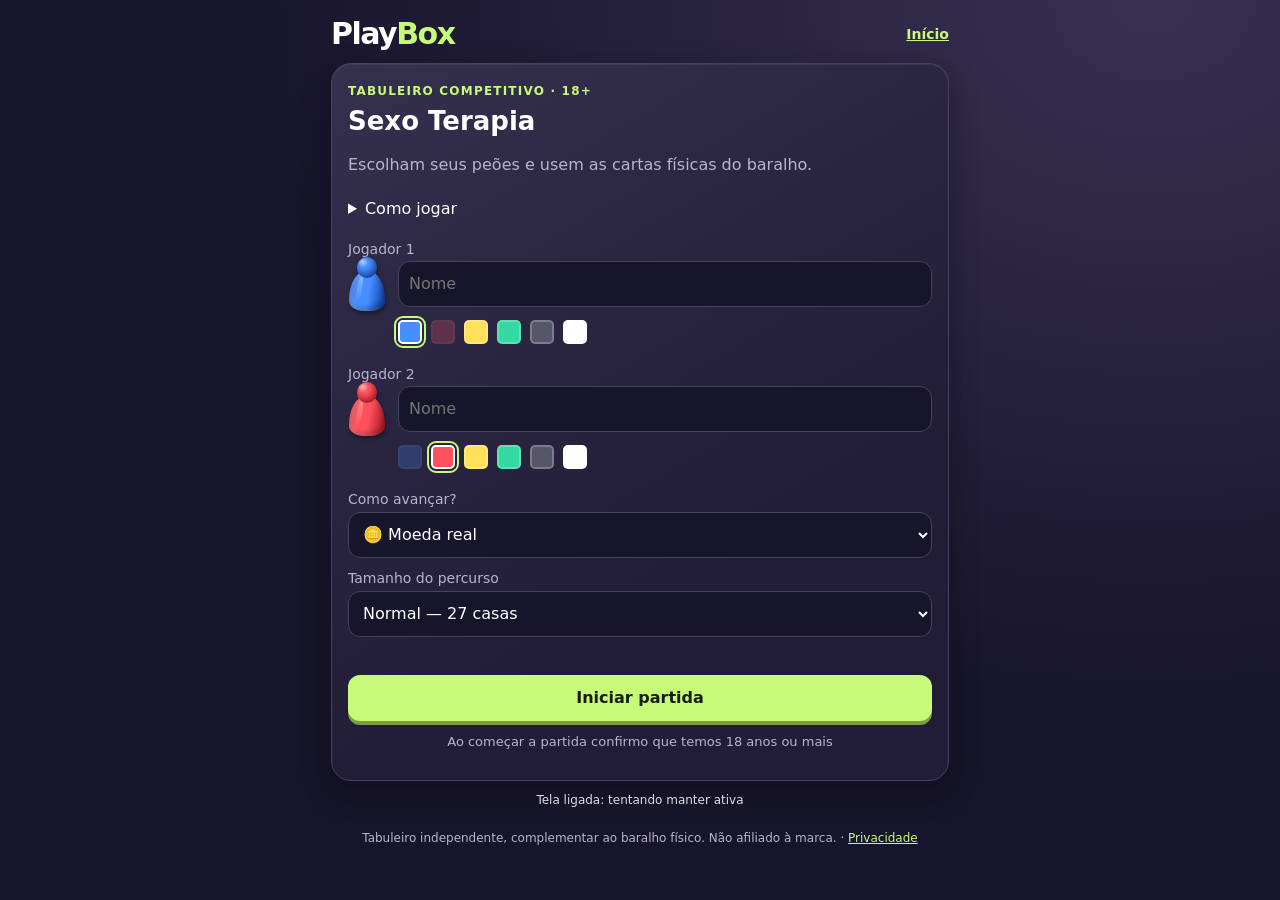
==== docs/playbox/board.html @ 545becca "style: compact square colors, single scrolling path and top-facing dice" ====
<!doctype html><html lang="pt-BR"><head><meta charset="utf-8"><meta name="viewport" content="width=device-width,initial-scale=1,viewport-fit=cover"><meta name="robots" content="noindex,nofollow"><meta name="theme-color" content="#17152b"><title>PlayBox — Sexo Terapia</title><style>
:root{color-scheme:dark;--bg:#17152b;--card:#24213c;--muted:#b8b4cf;--accent:#c7fa78;--pink:#ffb7d5;--border:#45415f}*{box-sizing:border-box}body{margin:0;background:radial-gradient(ellipse at 90% 0,#393052 0,transparent 55%),var(--bg);color:#fff;font:16px system-ui,sans-serif;min-height:100dvh}main{max-width:650px;margin:auto;padding:22px 16px 44px}header{display:flex;align-items:center;justify-content:space-between;margin-bottom:24px}h1{font-size:30px;margin:0;letter-spacing:-1.5px}h1 span{color:var(--accent)}h2{font-size:26px;line-height:1.15;margin:8px 0}p{line-height:1.5;color:var(--muted)}.card{border:1px solid var(--border);background:var(--card);border-radius:22px;padding:20px;margin:12px 0}.game{display:block;width:100%;text-align:left;color:white;background:var(--card);border:1px solid var(--border);padding:18px;border-radius:20px;margin:10px 0}.game strong{font-size:20px}.game span{display:block;margin:6px 0 0;color:var(--muted);font-weight:400}.tag{color:var(--accent);font-size:12px;font-weight:bold;letter-spacing:1.2px;text-transform:uppercase}button,input,select{font:inherit;border-radius:12px;min-height:46px}button{cursor:pointer;border:0;font-weight:700;padding:12px 16px;background:var(--accent);color:#181b16}button.secondary{background:#393552;color:white;border:1px solid var(--border)}button:disabled{opacity:.45;cursor:default}button:focus-visible,input:focus-visible,select:focus-visible{outline:3px solid var(--pink);outline-offset:3px}input,select{background:#17152b;color:#fff;border:1px solid var(--border);padding:10px;width:100%;margin:5px 0 12px}label{display:block;font-size:14px;color:var(--muted)}.row{display:flex;gap:8px;flex-wrap:wrap}.row>*{flex:1}.full{width:100%;margin-top:10px}.score{display:grid;grid-template-columns:repeat(auto-fit,minmax(95px,1fr));gap:8px}.score div{padding:10px;background:#302c49;border-radius:12px;overflow-wrap:anywhere}.score b{display:block;font-size:24px;color:var(--accent)}.center{text-align:center}.timer{font-size:52px;font-weight:850;font-variant-numeric:tabular-nums;letter-spacing:-2px;margin:12px}.reference{background:#fff;color:#111;border-radius:18px;min-height:150px;display:grid;place-items:center;padding:18px;margin:12px 0}.reference img{width:150px;height:150px;object-fit:contain}.emoji{font-size:100px;line-height:1.3}.secret{font-size:48px;overflow-wrap:anywhere}.muted{color:var(--muted)}.notice{color:var(--pink);font-weight:650}.small{font-size:13px}.top{display:flex;justify-content:space-between;align-items:center;gap:10px}.sr{position:absolute;left:-10000px}footer{font-size:12px;color:var(--muted);text-align:center;margin-top:24px}a{color:var(--accent)}[hidden]{display:none!important}

main{padding-top:max(16px,env(safe-area-inset-top));padding-bottom:max(36px,env(safe-area-inset-bottom))}header{margin-bottom:12px}.card{padding:16px;border-radius:20px}.formgroup{margin:18px 0}.name-row{display:flex;gap:8px;align-items:center}.name-row input{flex:1;min-width:0;margin:6px 0}.remove{flex:0 0 46px;padding:0;font-size:24px}.stepper{display:flex;align-items:center;gap:10px;margin:8px 0 16px}.stepper button{flex:0 0 54px;height:52px;font-size:26px;padding:0}.stepper strong{flex:1;text-align:center;font-size:22px;font-variant-numeric:tabular-nums}.timer-control{display:flex;align-items:center;justify-content:space-between;margin:8px 0 14px;padding:10px 0;border-top:1px solid var(--border);border-bottom:1px solid var(--border)}.toggle{appearance:none;width:52px;height:30px;min-height:30px;margin:0;padding:0;position:relative;background:#57536b;border-radius:30px;flex:none}.toggle:before{content:"";position:absolute;left:4px;top:4px;width:20px;height:20px;background:#fff;border-radius:50%;transition:transform .15s}.toggle:checked{background:var(--accent)}.toggle:checked:before{transform:translateX(22px);background:#17152b}.reference{min-height:120px;overflow:hidden}.reference img{width:min(100%,260px);height:200px;object-fit:contain}.reference p{color:#38384a}.secret{font-size:clamp(32px,8vw,52px)}.timer{font-size:clamp(38px,12vw,62px)}.play-card .full{min-height:50px}.play-card .row button{min-width:110px;overflow-wrap:anywhere}input,select{font-size:16px}summary{cursor:pointer;padding:6px 0}@media(max-width:380px){main{padding-left:10px;padding-right:10px}.card{padding:13px}.top{align-items:flex-start}.tag{font-size:11px}.small{font-size:12px}}
.series{font-size:17px;color:var(--muted);margin:4px 0 12px;font-weight:500;line-height:1.35}

.board{display:grid;grid-template-columns:repeat(5,minmax(0,1fr));gap:5px;margin:14px 0}.tile{aspect-ratio:1;min-width:0;position:relative;display:flex;flex-direction:column;align-items:center;justify-content:center;border-radius:10px;color:white;border:1px solid #ffffff2b}.tile small{position:absolute;left:5px;top:2px;font-size:10px}.tile .symbol{font-size:clamp(17px,5vw,26px)}.stage0{background:#346D90}.stage1{background:#92508D}.stage2{background:#B44F60}.tile.active{outline:2px solid white;outline-offset:1px}.tokens{position:absolute;right:3px;bottom:3px;display:flex;gap:2px}.pawn{width:12px;height:12px;border-radius:50%;border:1.5px solid white;display:inline-block;flex:none}.p0{background:#77ddff}.p1{background:#ffd878}.players{display:grid;grid-template-columns:1fr 1fr;gap:8px}.player{border:1px solid var(--border);padding:10px;border-radius:12px;overflow-wrap:anywhere}.player.active{border-color:var(--accent)}.player b{display:block;font-size:23px}.dice{font-size:52px;line-height:1.1;margin:8px}.board-card{padding:12px}.legend{font-size:12px;display:flex;gap:8px;flex-wrap:wrap;color:var(--muted)}.stage-label{font-size:13px;margin:2px 0}.panel{background:#1c1930;border:1px solid var(--border);padding:14px;border-radius:14px;margin:12px 0}.consent{display:flex;align-items:flex-start;gap:8px;color:#fff;margin:10px 0}.consent input{width:20px;height:20px;min-height:20px;flex:none;margin:2px 0}.consent label{color:white}.backlink{font-weight:bold;font-size:14px}.wake-status{font-size:12px;text-align:center;margin-top:8px;color:var(--muted)}@media(max-width:360px){.tile{border-radius:7px}.board{gap:4px}.tokens{right:1px;bottom:1px}.pawn{width:10px;height:10px}}

/* v0.6: sculpted plastic pieces and a winding vertical path */
.setup-card,.board-card{background:linear-gradient(150deg,#34304e,#211d36 68%);box-shadow:0 10px 28px #09071366,inset 0 1px #ffffff13}.player-setup{margin:17px 0 22px}.name-preview{display:flex;align-items:center;gap:12px}.name-preview input{flex:1;min-width:0;margin:0}.palette{display:grid;grid-template-columns:repeat(6,minmax(0,1fr));gap:5px;margin-top:10px}.swatch{display:grid;place-items:center;background:#211d36;border:2px solid #4c4665;border-radius:14px;padding:6px 1px;min-height:55px;box-shadow:0 3px #161327}.swatch.chosen{border-color:var(--accent);background:#45445a;box-shadow:0 3px #839f47}.swatch:disabled{opacity:.26}.pawn3d{--pawn:#478fff;--shade:#1248af;position:relative;width:28px;height:40px;display:inline-block;flex:none;filter:drop-shadow(1px 3px 2px #0005);vertical-align:middle}.pawn3d.large{width:38px;height:54px}.pawn-head{position:absolute;z-index:2;left:23%;top:0;width:54%;height:39%;border-radius:50%;background:radial-gradient(circle at 30% 25%,#fff9 0,transparent 25%),radial-gradient(circle at 36% 28%,var(--pawn) 25%,var(--shade) 88%);box-shadow:inset -2px -2px 4px #0003}.pawn-body{position:absolute;bottom:0;left:3%;width:94%;height:74%;border-radius:47% 47% 43% 43% / 72% 72% 25% 25%;background:linear-gradient(100deg,var(--shade),var(--pawn) 27%,var(--pawn) 54%,var(--shade) 92%);box-shadow:inset 4px 1px 5px #fff3,inset -3px -4px 4px #0003}.pawn-body:after{content:"";position:absolute;left:23%;top:13%;width:13%;height:64%;border-radius:50%;background:linear-gradient(#fff5,transparent);transform:rotate(11deg)}.player{display:flex;align-items:center;gap:8px;background:linear-gradient(#38334f,#252039);box-shadow:0 3px #151127;padding:9px;min-width:0}.player.active{border-color:var(--accent);box-shadow:0 3px #718839}.player>div{min-width:0}.player b{font-size:20px}.panel{background:linear-gradient(145deg,#332b49,#1c1930);box-shadow:0 4px #100d20,inset 0 1px #ffffff14}.panel button,.raised{box-shadow:0 4px #7a9e42;transition:transform .1s}.panel button.secondary{box-shadow:0 4px #141025}.panel button:active,.raised:active{transform:translateY(3px);box-shadow:0 1px #141025}.decision{margin-top:16px}.decision button{min-height:54px}.age-note{margin-top:12px;line-height:1.4}.legend{justify-content:center;margin:12px 0;gap:15px}
.path-viewport{position:relative;max-height:min(58dvh,480px);min-height:270px;overflow:auto;overscroll-behavior:contain;border:1px solid #4b4266;border-radius:22px;background:radial-gradient(ellipse at center,#35294f,#1a162e);box-shadow:inset 0 5px 16px #08061280;scrollbar-width:thin}.path{padding:22px 8px 30px;--spread:clamp(24px,9vw,46px);overflow:hidden}.path-row{position:relative;height:100px;display:flex;flex-direction:column;align-items:center;justify-content:flex-start;transform:translateX(calc(var(--offset)*var(--spread)))}.path-row:not(:last-child):after{content:"";position:absolute;top:52px;left:calc(50% + (var(--next) - var(--offset))*var(--spread)/4);height:69px;width:9px;border-radius:10px;background:repeating-linear-gradient(180deg,#77708f 0 8px,transparent 8px 14px);transform:rotate(calc((var(--offset) - var(--next))*22deg));z-index:-1;opacity:.75}.node-group{position:relative}.path-node{width:66px;height:58px;display:grid;place-items:center;position:relative;border-radius:50%;border:2px solid #fff4;background:linear-gradient(#8a8ca9,#555979);box-shadow:0 8px #2e3055,0 11px 10px #0005,inset 0 3px #fff3}.path-node.therapy{background:linear-gradient(#69c6f1,#3689c6);box-shadow:0 8px #1d5289,0 11px 10px #0005,inset 0 3px #fff4}.path-node.sex{background:linear-gradient(#fa899f,#d54f72);box-shadow:0 8px #8a264b,0 11px 10px #0005,inset 0 3px #fff4}.path-node.coin{background:linear-gradient(#ffe287,#db9e30);box-shadow:0 8px #95631e,0 11px 10px #0005,inset 0 3px #fff6}.path-node.active{outline:3px solid white;outline-offset:3px}.path-node.destination{outline:3px dashed var(--accent);outline-offset:3px}.house-symbol{font-size:25px;filter:drop-shadow(0 2px 1px #0005)}.path-node small{position:absolute;right:5px;bottom:4px;font-size:11px;color:#fff;text-shadow:0 1px 2px #000;font-weight:bold}.node-label{font-size:11px;font-weight:650;margin-top:11px;text-shadow:0 1px #000}.tokens{position:absolute;top:-15px;right:-26px;bottom:auto;display:flex;gap:0;pointer-events:none;z-index:3}.tokens .pawn3d{width:25px;height:36px}.stage-banner{position:relative;text-align:center;margin:0 auto 22px;padding:8px 14px;border-radius:14px;max-width:200px;font-weight:800;font-size:13px;box-shadow:0 4px #171327}.stage-banner.stage0{background:#346d90}.stage-banner.stage1{background:#92508d}.stage-banner.stage2{background:#b44f60}.goal-heart{position:absolute;top:-10px;left:-8px;color:#ff8bb1;font-size:23px;text-shadow:0 2px #8d2248}
.dice-scene{width:78px;height:78px;perspective:380px;margin:16px auto 20px;display:grid;place-items:center}.cube{position:relative;width:64px;height:64px;transform-style:preserve-3d;transition:transform .3s;transform:rotateX(-18deg) rotateY(25deg)}.face{position:absolute;inset:0;border-radius:12px;background:linear-gradient(145deg,#fff,#d8d9e4);border:1px solid #adb0c0;box-shadow:inset 0 0 7px #b5b8c8;display:grid;grid-template-columns:repeat(3,1fr);grid-template-rows:repeat(3,1fr);gap:3px;padding:10px;backface-visibility:hidden}.pip{border-radius:50%;width:10px;height:10px;align-self:center;justify-self:center}.pip.dot{background:radial-gradient(circle at 60% 70%,#d94b54,#9d182b);box-shadow:inset 0 1px 2px #6006}.f1{transform:translateZ(32px)}.f6{transform:rotateY(180deg) translateZ(32px)}.f2{transform:rotateY(90deg) translateZ(32px)}.f5{transform:rotateY(-90deg) translateZ(32px)}.f3{transform:rotateX(90deg) translateZ(32px)}.f4{transform:rotateX(-90deg) translateZ(32px)}.show-1{transform:rotateX(-12deg) rotateY(15deg)}.show-2{transform:rotateX(-12deg) rotateY(-75deg)}.show-3{transform:rotateX(-78deg) rotateY(10deg)}.show-4{transform:rotateX(102deg) rotateY(10deg)}.show-5{transform:rotateX(-12deg) rotateY(105deg)}.show-6{transform:rotateX(-12deg) rotateY(195deg)}.cube.rolling{animation:tumble .85s cubic-bezier(.18,.6,.5,1) both}@keyframes tumble{0%{transform:rotateX(0) rotateY(0) rotateZ(0)}100%{transform:rotateX(900deg) rotateY(1080deg) rotateZ(360deg)}}.coin-art{display:grid;place-items:center;width:65px;height:65px;margin:15px auto;border:5px double #b67b25;border-radius:50%;background:radial-gradient(circle at 30% 25%,#fff6b0,#e9b84a 60%,#bb7d21);color:#8c481f;font-size:33px;font-weight:900;box-shadow:0 6px #95601b,0 10px 12px #0006,inset 0 2px #fff8}.card-art{width:56px;height:74px;margin:16px auto;display:grid;place-items:center;border-radius:10px;background:linear-gradient(#78d4ff,#357db7);border:3px solid #fff8;box-shadow:4px 5px #10213a,0 8px 12px #0006;font-size:30px;transform:rotate(-6deg)}.card-art.sex{background:linear-gradient(#ff9ab6,#cc456b)}.heart{font-size:64px;color:#ff85ad;text-shadow:0 5px #b6345b,0 8px 15px #0005}.final{background:radial-gradient(ellipse at top,#663854,#291e37)}
@media(max-width:360px){.path-node{width:57px;height:50px}.pawn3d.large{width:32px;height:46px}.swatch{min-height:50px}.path{--spread:26px}.player{gap:5px}.player b{font-size:17px}.palette{gap:3px}}@media(prefers-reduced-motion:reduce){.cube.rolling{animation:none}.cube,.panel button{transition:none}}


/* v0.7: compact color chips, one document scroll, upright dice result */
.palette{display:flex;gap:9px;margin:9px 0 0 50px;flex-wrap:wrap}.swatch{background:var(--swatch);width:24px;height:24px;min-height:24px;border:2px solid #ffffff38;border-radius:5px;padding:0;box-shadow:none}.swatch.chosen{border:2px solid white;outline:2px solid var(--accent);outline-offset:2px;background:var(--swatch);box-shadow:none}.swatch:disabled{opacity:.24}.path-viewport{max-height:none;min-height:0;overflow:visible;overscroll-behavior:auto;scrollbar-width:auto}.path{overflow:visible}.path-row{scroll-margin-top:100px}.path-node.wild{background:linear-gradient(#bd9cff,#7851c5);box-shadow:0 8px #4b3187,0 11px 10px #0005}.path-node.sync{background:linear-gradient(#7fe0cd,#339c88);box-shadow:0 8px #205c50,0 11px 10px #0005}.path-node.duel{background:linear-gradient(#ffb67d,#dc7540);box-shadow:0 8px #94461f,0 11px 10px #0005}.path-node.luck{background:linear-gradient(#b0ee80,#6eaf41);box-shadow:0 8px #3c6d2a,0 11px 10px #0005}.path-node.bad{background:linear-gradient(#9ba3bb,#626b8b);box-shadow:0 8px #414963,0 11px 10px #0005}.path-node.bonus{background:linear-gradient(#ffe281,#d4a23c);box-shadow:0 8px #916b24,0 11px 10px #0005}
.dice-scene{perspective:420px}.cube.show-1{--rx:90deg;--rz:0deg}.cube.show-2{--rx:0deg;--rz:-90deg}.cube.show-3{--rx:0deg;--rz:0deg}.cube{transform:rotateX(-28deg) rotateZ(var(--rz,0deg)) rotateX(var(--rx,90deg))}.cube.rolling{animation:land-die .85s cubic-bezier(.15,.65,.5,1) both}@keyframes land-die{0%{transform:rotateX(0) rotateY(0) rotateZ(0)}70%{transform:rotateX(700deg) rotateY(700deg) rotateZ(330deg)}100%{transform:rotateX(-28deg) rotateZ(var(--rz,0deg)) rotateX(var(--rx,90deg))}}.turn-return{position:sticky;top:8px;z-index:10;width:auto;display:block;margin:8px auto 12px;font-size:13px;padding:8px 15px;min-height:40px;box-shadow:0 2px 9px #0008}.path-row .tokens{z-index:3}@media(max-width:360px){.palette{margin-left:44px;gap:8px}.swatch{width:22px;height:22px;min-height:22px}}@media(prefers-reduced-motion:reduce){.cube.rolling{animation:none}}

</style></head><body><main><header><h1>Play<span>Box</span></h1><a class="backlink" href="./?v=7">Início</a></header><div id="boardapp"></div><footer>Tabuleiro independente, complementar ao baralho físico. Não afiliado à marca. · <a href="privacy.html">Privacidade</a></footer></main><script src="board.js?v=7"></script><script src="wake.js?v=7"></script></body></html>
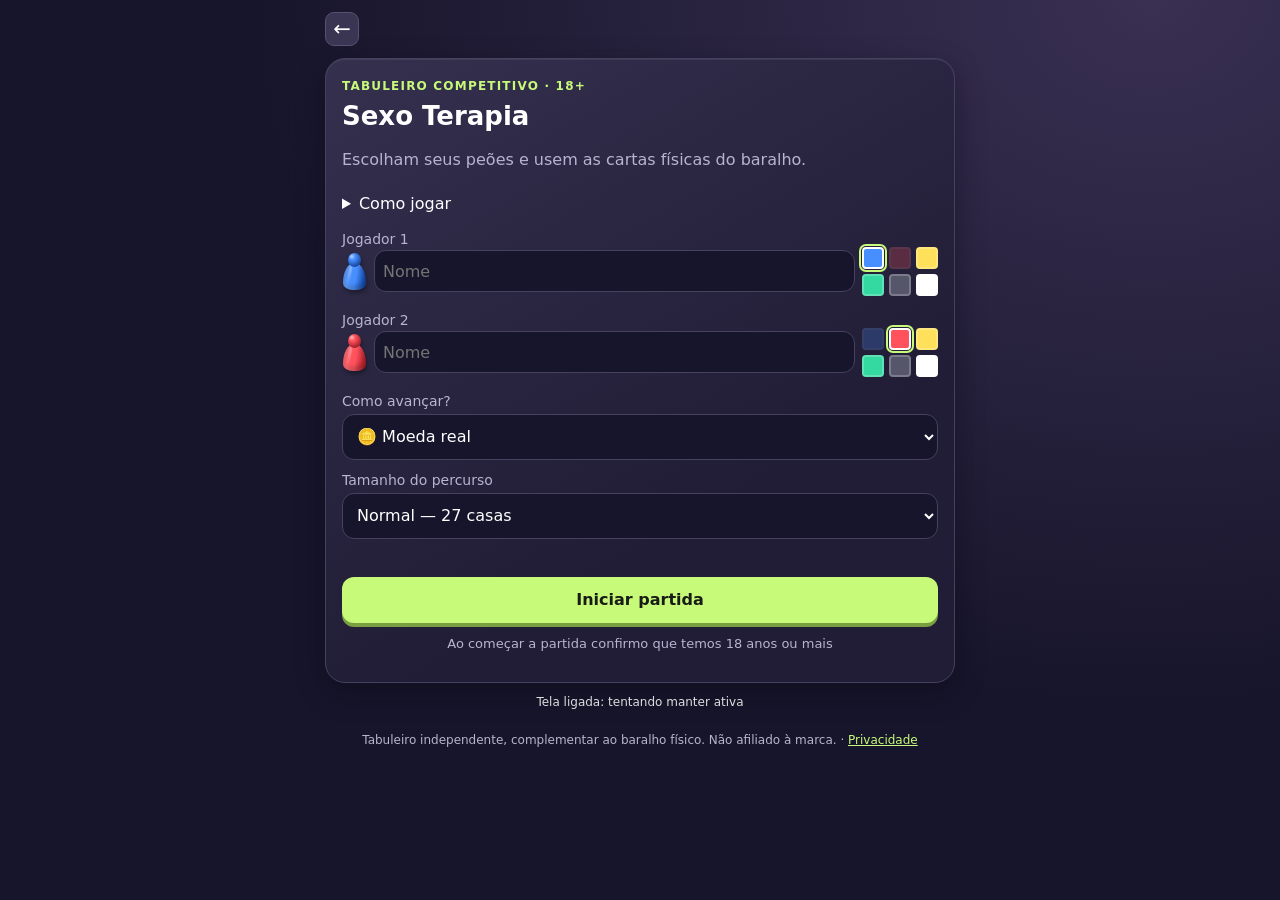
==== commit 33a0c5b5: "style: compact sticky turn controls, inline color chips and tiny numeric dice" ====
--- a/docs/playbox/board.html
+++ b/docs/playbox/board.html
@@ -17,4 +17,9 @@
 .palette{display:flex;gap:9px;margin:9px 0 0 50px;flex-wrap:wrap}.swatch{background:var(--swatch);width:24px;height:24px;min-height:24px;border:2px solid #ffffff38;border-radius:5px;padding:0;box-shadow:none}.swatch.chosen{border:2px solid white;outline:2px solid var(--accent);outline-offset:2px;background:var(--swatch);box-shadow:none}.swatch:disabled{opacity:.24}.path-viewport{max-height:none;min-height:0;overflow:visible;overscroll-behavior:auto;scrollbar-width:auto}.path{overflow:visible}.path-row{scroll-margin-top:100px}.path-node.wild{background:linear-gradient(#bd9cff,#7851c5);box-shadow:0 8px #4b3187,0 11px 10px #0005}.path-node.sync{background:linear-gradient(#7fe0cd,#339c88);box-shadow:0 8px #205c50,0 11px 10px #0005}.path-node.duel{background:linear-gradient(#ffb67d,#dc7540);box-shadow:0 8px #94461f,0 11px 10px #0005}.path-node.luck{background:linear-gradient(#b0ee80,#6eaf41);box-shadow:0 8px #3c6d2a,0 11px 10px #0005}.path-node.bad{background:linear-gradient(#9ba3bb,#626b8b);box-shadow:0 8px #414963,0 11px 10px #0005}.path-node.bonus{background:linear-gradient(#ffe281,#d4a23c);box-shadow:0 8px #916b24,0 11px 10px #0005}
 .dice-scene{perspective:420px}.cube.show-1{--rx:90deg;--rz:0deg}.cube.show-2{--rx:0deg;--rz:-90deg}.cube.show-3{--rx:0deg;--rz:0deg}.cube{transform:rotateX(-28deg) rotateZ(var(--rz,0deg)) rotateX(var(--rx,90deg))}.cube.rolling{animation:land-die .85s cubic-bezier(.15,.65,.5,1) both}@keyframes land-die{0%{transform:rotateX(0) rotateY(0) rotateZ(0)}70%{transform:rotateX(700deg) rotateY(700deg) rotateZ(330deg)}100%{transform:rotateX(-28deg) rotateZ(var(--rz,0deg)) rotateX(var(--rx,90deg))}}.turn-return{position:sticky;top:8px;z-index:10;width:auto;display:block;margin:8px auto 12px;font-size:13px;padding:8px 15px;min-height:40px;box-shadow:0 2px 9px #0008}.path-row .tokens{z-index:3}@media(max-width:360px){.palette{margin-left:44px;gap:8px}.swatch{width:22px;height:22px;min-height:22px}}@media(prefers-reduced-motion:reduce){.cube.rolling{animation:none}}
 
-</style></head><body><main><header><h1>Play<span>Box</span></h1><a class="backlink" href="./?v=7">Início</a></header><div id="boardapp"></div><footer>Tabuleiro independente, complementar ao baralho físico. Não afiliado à marca. · <a href="privacy.html">Privacidade</a></footer></main><script src="board.js?v=7"></script><script src="wake.js?v=7"></script></body></html>+
+/* v0.8: compact setup and sticky turn bar; the page is the only scroll surface */
+main{padding:8px 10px 30px;max-width:650px}.setup-back{margin:4px 0 0}.back-small,.locate-small{display:inline-grid;place-items:center;min-width:34px;width:34px;height:34px;min-height:34px;padding:0;border-radius:9px;font-size:21px;line-height:1;color:#fff;text-decoration:none;background:#393552;border:1px solid #57516f;flex:none}.locate-small{font-size:20px}.player-setup{margin:12px 0 16px}.name-preview{display:flex;gap:7px;align-items:center}.name-preview .pawn3d.large{width:25px;height:37px}.name-preview input{flex:1 1 90px;width:0;min-width:60px;height:42px;min-height:42px;padding:6px 8px}.name-preview .palette{display:grid;grid-template-columns:repeat(3,22px);gap:5px;margin:0;flex:none}.name-preview .swatch{width:22px;height:22px;min-height:22px;border-radius:4px;padding:0}.name-preview .swatch.chosen{outline-offset:1px}
+.board-card{padding:0;border:0;background:transparent;box-shadow:none;margin:0}.turn-sticky{position:sticky;top:0;z-index:30;background:#242039f7;border:1px solid #514969;border-radius:14px;box-shadow:0 5px 15px #08061399;backdrop-filter:blur(10px);padding:6px 8px;margin-bottom:8px}.turn-line{display:flex;gap:8px;align-items:center;min-height:35px}.turn-line .pawn3d{width:18px;height:26px}.turn-line strong{font-size:15px;min-width:0;overflow-wrap:anywhere;line-height:1.15;flex:1}.turn-line .locate-small{margin-left:auto}.turn-sticky .panel{padding:6px 3px 3px;margin:4px 0 0;background:transparent;border:0;box-shadow:none;display:grid;grid-template-columns:auto 1fr;gap:4px 9px;align-items:center}.turn-sticky .panel>p{margin:1px 0;font-size:13px;line-height:1.3;grid-column:1/-1}.turn-sticky .panel .tag{font-size:11px;grid-column:2;grid-row:1;text-align:left;align-self:center}.turn-sticky .panel .stage-label{display:none}.turn-sticky .panel .full{grid-column:1/-1;margin:3px 0;min-height:37px;padding:7px 9px;font-size:14px}.turn-sticky .panel .row{grid-column:1/-1;margin:2px 0;gap:6px}.turn-sticky .panel .row button{min-height:38px;padding:7px 8px;font-size:14px}.turn-sticky .panel .timer{grid-column:1/-1;font-size:24px;margin:0;line-height:1.15}.turn-sticky .panel .timer+p:empty{display:none}.turn-sticky .panel .coin-art,.turn-sticky .panel .card-art,.dice-result,.turn-sticky .dice-scene{grid-row:1;grid-column:1;align-self:center;margin:2px auto 5px}.turn-sticky .panel .coin-art{width:32px;height:32px;font-size:16px;border-width:3px;box-shadow:0 3px #95601b}.turn-sticky .panel .card-art{width:27px;height:32px;font-size:17px;border-width:2px;box-shadow:2px 2px #10213a;transform:none}.turn-sticky .panel .coin-art+button,.turn-sticky .panel .dice-result+button{grid-column:2;margin:0}.dice-result{display:grid;place-items:center;width:37px;height:37px;background:linear-gradient(150deg,#fff,#d9dce8);border-radius:8px;color:#9d182b;font-size:26px;font-weight:900;border:1px solid #b3b7c4;box-shadow:0 3px #9698a6;line-height:1}.turn-sticky .dice-scene{width:40px;height:40px;perspective:250px}.turn-sticky .cube{width:32px;height:32px}.turn-sticky .face{display:grid;place-items:center;padding:0;gap:0;border-radius:5px;font-size:20px;color:#9d182b;font-weight:900;grid-template:none}.turn-sticky .f1{transform:translateZ(16px)}.turn-sticky .f6{transform:rotateY(180deg) translateZ(16px)}.turn-sticky .f2{transform:rotateY(90deg) translateZ(16px)}.turn-sticky .f5{transform:rotateY(-90deg) translateZ(16px)}.turn-sticky .f3{transform:rotateX(90deg) translateZ(16px)}.turn-sticky .f4{transform:rotateX(-90deg) translateZ(16px)}.turn-sticky .cube.rolling{animation:compact-spin .85s linear both}@keyframes compact-spin{0%{transform:rotateX(0) rotateY(0) rotateZ(0)}100%{transform:rotateX(720deg) rotateY(720deg) rotateZ(360deg)}}.turn-sticky .panel:has(.cube.rolling)>p{grid-column:2;grid-row:1}.turn-sticky .final{display:block;padding:6px}.turn-sticky .final .heart{font-size:28px}.turn-sticky .final h2{font-size:20px;margin:2px 0}.path-viewport{margin:0;overflow:visible;max-height:none}.path-row{scroll-margin-top:180px}.path{padding-top:15px}.board-card>button.full{margin-top:14px}@media(max-width:360px){.name-preview{gap:5px}.name-preview .palette{grid-template-columns:repeat(3,20px);gap:4px}.name-preview .swatch{width:20px;height:20px;min-height:20px}.name-preview input{min-width:50px}.turn-line strong{font-size:14px}}@media(prefers-reduced-motion:reduce){.turn-sticky .cube.rolling{animation:none}}
+
+</style></head><body><main><div id="boardapp"></div><footer>Tabuleiro independente, complementar ao baralho físico. Não afiliado à marca. · <a href="privacy.html">Privacidade</a></footer></main><script src="board.js?v=8"></script><script src="wake.js?v=8"></script></body></html>
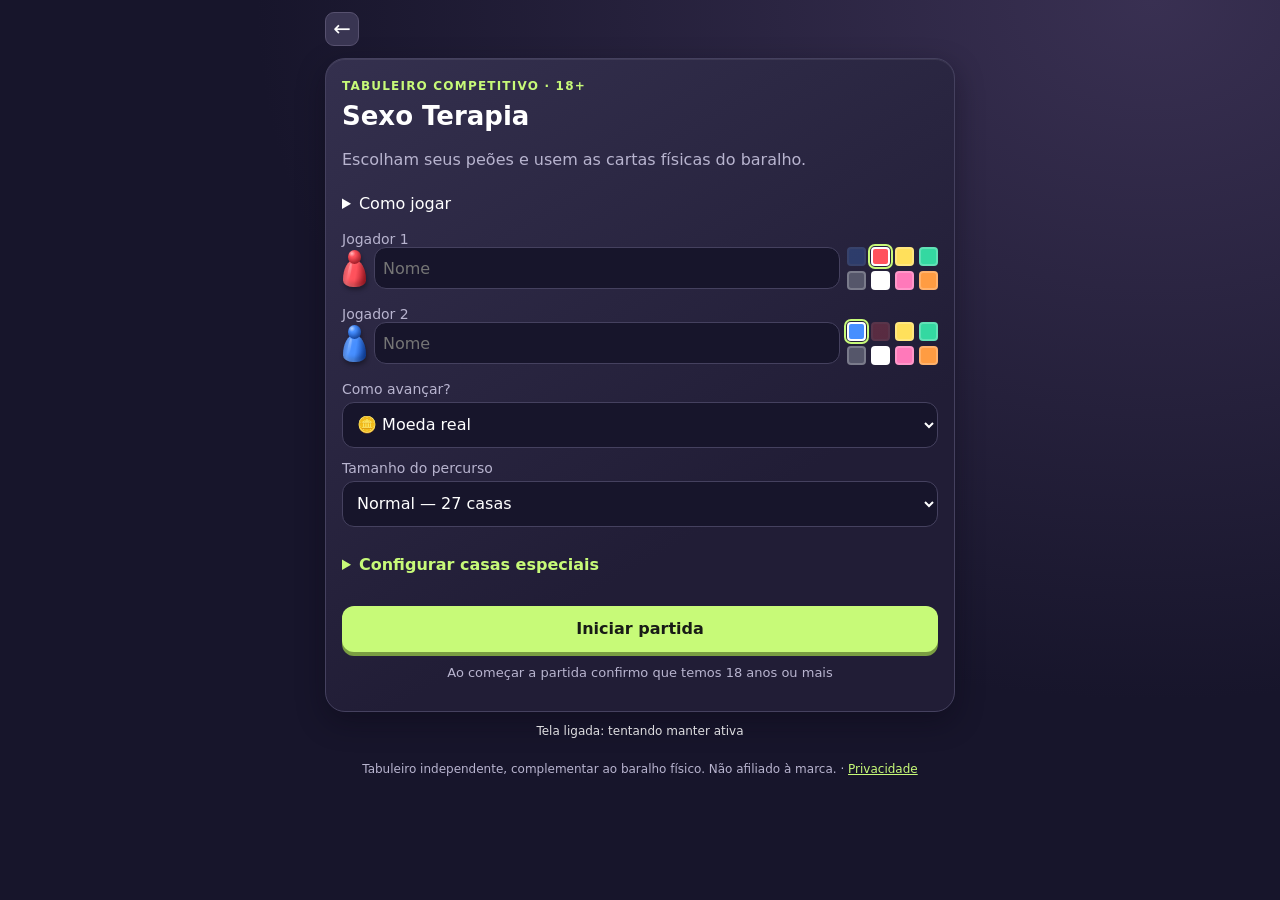
==== commit f8f8655d: "style: fixed-height sticky turn, dice pips, gold exact answer and centered pawns" ====
--- a/docs/playbox/board.html
+++ b/docs/playbox/board.html
@@ -22,4 +22,8 @@
 main{padding:8px 10px 30px;max-width:650px}.setup-back{margin:4px 0 0}.back-small,.locate-small{display:inline-grid;place-items:center;min-width:34px;width:34px;height:34px;min-height:34px;padding:0;border-radius:9px;font-size:21px;line-height:1;color:#fff;text-decoration:none;background:#393552;border:1px solid #57516f;flex:none}.locate-small{font-size:20px}.player-setup{margin:12px 0 16px}.name-preview{display:flex;gap:7px;align-items:center}.name-preview .pawn3d.large{width:25px;height:37px}.name-preview input{flex:1 1 90px;width:0;min-width:60px;height:42px;min-height:42px;padding:6px 8px}.name-preview .palette{display:grid;grid-template-columns:repeat(3,22px);gap:5px;margin:0;flex:none}.name-preview .swatch{width:22px;height:22px;min-height:22px;border-radius:4px;padding:0}.name-preview .swatch.chosen{outline-offset:1px}
 .board-card{padding:0;border:0;background:transparent;box-shadow:none;margin:0}.turn-sticky{position:sticky;top:0;z-index:30;background:#242039f7;border:1px solid #514969;border-radius:14px;box-shadow:0 5px 15px #08061399;backdrop-filter:blur(10px);padding:6px 8px;margin-bottom:8px}.turn-line{display:flex;gap:8px;align-items:center;min-height:35px}.turn-line .pawn3d{width:18px;height:26px}.turn-line strong{font-size:15px;min-width:0;overflow-wrap:anywhere;line-height:1.15;flex:1}.turn-line .locate-small{margin-left:auto}.turn-sticky .panel{padding:6px 3px 3px;margin:4px 0 0;background:transparent;border:0;box-shadow:none;display:grid;grid-template-columns:auto 1fr;gap:4px 9px;align-items:center}.turn-sticky .panel>p{margin:1px 0;font-size:13px;line-height:1.3;grid-column:1/-1}.turn-sticky .panel .tag{font-size:11px;grid-column:2;grid-row:1;text-align:left;align-self:center}.turn-sticky .panel .stage-label{display:none}.turn-sticky .panel .full{grid-column:1/-1;margin:3px 0;min-height:37px;padding:7px 9px;font-size:14px}.turn-sticky .panel .row{grid-column:1/-1;margin:2px 0;gap:6px}.turn-sticky .panel .row button{min-height:38px;padding:7px 8px;font-size:14px}.turn-sticky .panel .timer{grid-column:1/-1;font-size:24px;margin:0;line-height:1.15}.turn-sticky .panel .timer+p:empty{display:none}.turn-sticky .panel .coin-art,.turn-sticky .panel .card-art,.dice-result,.turn-sticky .dice-scene{grid-row:1;grid-column:1;align-self:center;margin:2px auto 5px}.turn-sticky .panel .coin-art{width:32px;height:32px;font-size:16px;border-width:3px;box-shadow:0 3px #95601b}.turn-sticky .panel .card-art{width:27px;height:32px;font-size:17px;border-width:2px;box-shadow:2px 2px #10213a;transform:none}.turn-sticky .panel .coin-art+button,.turn-sticky .panel .dice-result+button{grid-column:2;margin:0}.dice-result{display:grid;place-items:center;width:37px;height:37px;background:linear-gradient(150deg,#fff,#d9dce8);border-radius:8px;color:#9d182b;font-size:26px;font-weight:900;border:1px solid #b3b7c4;box-shadow:0 3px #9698a6;line-height:1}.turn-sticky .dice-scene{width:40px;height:40px;perspective:250px}.turn-sticky .cube{width:32px;height:32px}.turn-sticky .face{display:grid;place-items:center;padding:0;gap:0;border-radius:5px;font-size:20px;color:#9d182b;font-weight:900;grid-template:none}.turn-sticky .f1{transform:translateZ(16px)}.turn-sticky .f6{transform:rotateY(180deg) translateZ(16px)}.turn-sticky .f2{transform:rotateY(90deg) translateZ(16px)}.turn-sticky .f5{transform:rotateY(-90deg) translateZ(16px)}.turn-sticky .f3{transform:rotateX(90deg) translateZ(16px)}.turn-sticky .f4{transform:rotateX(-90deg) translateZ(16px)}.turn-sticky .cube.rolling{animation:compact-spin .85s linear both}@keyframes compact-spin{0%{transform:rotateX(0) rotateY(0) rotateZ(0)}100%{transform:rotateX(720deg) rotateY(720deg) rotateZ(360deg)}}.turn-sticky .panel:has(.cube.rolling)>p{grid-column:2;grid-row:1}.turn-sticky .final{display:block;padding:6px}.turn-sticky .final .heart{font-size:28px}.turn-sticky .final h2{font-size:20px;margin:2px 0}.path-viewport{margin:0;overflow:visible;max-height:none}.path-row{scroll-margin-top:180px}.path{padding-top:15px}.board-card>button.full{margin-top:14px}@media(max-width:360px){.name-preview{gap:5px}.name-preview .palette{grid-template-columns:repeat(3,20px);gap:4px}.name-preview .swatch{width:20px;height:20px;min-height:20px}.name-preview input{min-width:50px}.turn-line strong{font-size:14px}}@media(prefers-reduced-motion:reduce){.turn-sticky .cube.rolling{animation:none}}
 
-</style></head><body><main><div id="boardapp"></div><footer>Tabuleiro independente, complementar ao baralho físico. Não afiliado à marca. · <a href="privacy.html">Privacidade</a></footer></main><script src="board.js?v=8"></script><script src="wake.js?v=8"></script></body></html>+
+/* v0.9: consistent-height turn controls, centered pawns and a single visible die face */
+.name-preview .palette{grid-template-columns:repeat(4,19px);gap:5px}.name-preview .swatch{width:19px;height:19px;min-height:19px}.special-config{margin:10px 0 12px}.special-config .timer-control{margin:4px 0;padding:7px 0}.special-config summary{font-weight:700;color:var(--accent)}.turn-sticky{box-sizing:border-box;height:252px;top:0;padding:8px 10px;display:flex;flex-direction:column;gap:6px}.turn-line{height:35px;min-height:35px;flex:none}.turn-line strong{white-space:nowrap;overflow:hidden;text-overflow:ellipsis}.turn-line .locate-small{width:auto;min-width:0;min-height:32px;height:32px;padding:0 9px;font-size:11px;white-space:nowrap}.turn-sticky .panel{flex:1;min-height:0;display:grid;grid-template-columns:42px minmax(0,1fr);grid-template-rows:38px 55px 34px 42px;gap:6px 10px;padding:0 2px;margin:0;align-items:center}.turn-sticky .panel .tag{grid-row:1;grid-column:2;font-size:15px;letter-spacing:.2px;font-weight:850;background:#40365b;padding:8px 10px;border-radius:9px;color:#e7d6ff}.turn-sticky .panel>p:not(.stage-label):not(#clockNotice){grid-row:2;grid-column:1/-1;font-size:13px;line-height:1.3;margin:0;align-self:center;text-align:left}.turn-sticky .panel .stage-label{display:none}.turn-sticky .panel .row{grid-row:4;grid-column:1/-1;margin:0;gap:7px}.turn-sticky .panel .row button{min-height:42px;font-size:13px;padding:7px 6px}.turn-sticky .panel button.gold{background:linear-gradient(#ffe4a0,#e5af38);color:#452b03;box-shadow:0 3px #926719}.turn-sticky .panel .full{grid-row:4;grid-column:1/-1;margin:0;min-height:42px}.turn-sticky .panel #timerStart{grid-row:3;grid-column:2;min-height:32px;padding:5px 7px;font-size:12px}.turn-sticky .panel .timer{grid-row:3;grid-column:1;font-size:20px;letter-spacing:0;margin:0}.turn-sticky .panel #clockNotice{grid-row:3;grid-column:2;margin:0}.turn-sticky .panel .coin-art+button,.turn-sticky .panel .dice-result+button{grid-row:4;grid-column:1/-1}.turn-sticky .panel:has(.cube.rolling)>p{grid-row:2;grid-column:1/-1}.turn-sticky .panel .dice-result{display:grid;grid-template-columns:repeat(3,1fr);grid-template-rows:repeat(3,1fr);padding:5px;gap:2px;width:35px;height:35px}.turn-sticky .face{display:grid;grid-template-columns:repeat(3,1fr);grid-template-rows:repeat(3,1fr);padding:4px;gap:2px}.turn-sticky .pip{width:5px;height:5px}.turn-sticky .pip.dot{background:#b52539;box-shadow:inset 0 1px 1px #5c102b}.turn-sticky .final{display:flex;flex-direction:column;align-items:center;justify-content:center;gap:7px}.turn-sticky .final>p{font-size:13px;text-align:center}.turn-sticky .final .full{width:100%}.path{padding-top:max(22px,calc((100dvh - 252px)/2 - 60px));padding-bottom:max(25px,calc((100dvh - 252px)/2 - 50px))}.path-row .tokens{top:-12px;left:50%;right:auto;bottom:auto;transform:translateX(-50%);justify-content:center;gap:2px;width:max-content}.path-row .tokens .pawn3d{width:27px;height:39px;filter:drop-shadow(0 2px 2px #0009)}.path-row:has(.tokens .pawn3d) .house-symbol{opacity:.55}.path-node.destination{outline:4px dashed #ffdf80;outline-offset:4px}.path-row:has(.destination) .node-label{color:#ffdf80;font-weight:900}.path-row{scroll-margin-top:252px}@media(max-width:360px){.name-preview .palette{grid-template-columns:repeat(4,17px);gap:4px}.name-preview .swatch{width:17px;height:17px;min-height:17px}.turn-sticky .panel .row button{font-size:12px}.turn-sticky .panel>p:not(.stage-label):not(#clockNotice){font-size:12px}.turn-line .locate-small{padding:0 6px;font-size:10px}}@media(max-height:520px) and (orientation:landscape){.turn-sticky{height:225px}.turn-sticky .panel{grid-template-rows:32px 43px 29px 36px;gap:4px}.turn-sticky .panel .row button,.turn-sticky .panel .full{min-height:36px}}
+
+</style></head><body><main><div id="boardapp"></div><footer>Tabuleiro independente, complementar ao baralho físico. Não afiliado à marca. · <a href="privacy.html">Privacidade</a></footer></main><script src="board.js?v=9"></script><script src="wake.js?v=9"></script></body></html>
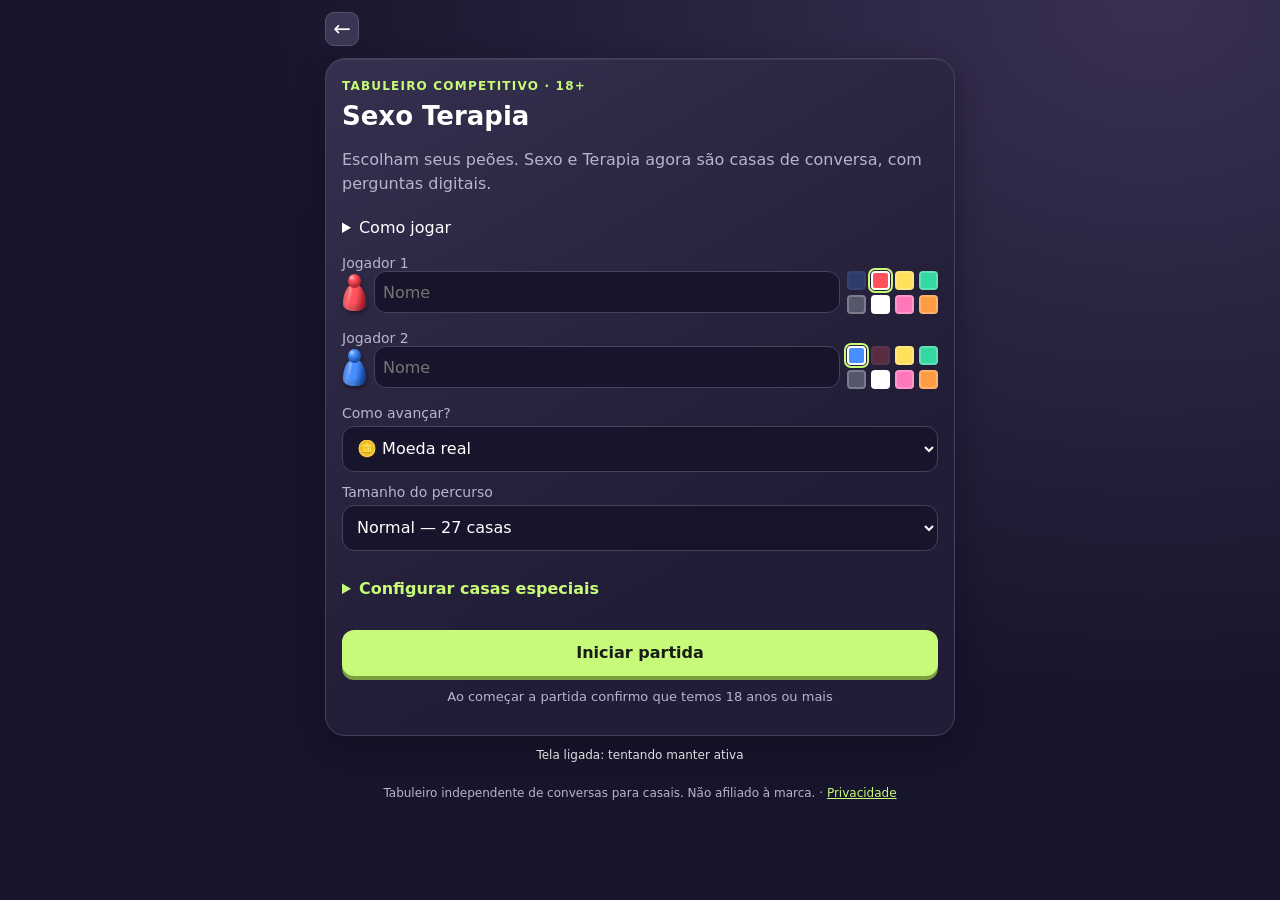
==== commit a7e4d753: "style: reserve space for conversation prompts in fixed header" ====
--- a/docs/playbox/board.html
+++ b/docs/playbox/board.html
@@ -26,4 +26,8 @@
 /* v0.9: consistent-height turn controls, centered pawns and a single visible die face */
 .name-preview .palette{grid-template-columns:repeat(4,19px);gap:5px}.name-preview .swatch{width:19px;height:19px;min-height:19px}.special-config{margin:10px 0 12px}.special-config .timer-control{margin:4px 0;padding:7px 0}.special-config summary{font-weight:700;color:var(--accent)}.turn-sticky{box-sizing:border-box;height:252px;top:0;padding:8px 10px;display:flex;flex-direction:column;gap:6px}.turn-line{height:35px;min-height:35px;flex:none}.turn-line strong{white-space:nowrap;overflow:hidden;text-overflow:ellipsis}.turn-line .locate-small{width:auto;min-width:0;min-height:32px;height:32px;padding:0 9px;font-size:11px;white-space:nowrap}.turn-sticky .panel{flex:1;min-height:0;display:grid;grid-template-columns:42px minmax(0,1fr);grid-template-rows:38px 55px 34px 42px;gap:6px 10px;padding:0 2px;margin:0;align-items:center}.turn-sticky .panel .tag{grid-row:1;grid-column:2;font-size:15px;letter-spacing:.2px;font-weight:850;background:#40365b;padding:8px 10px;border-radius:9px;color:#e7d6ff}.turn-sticky .panel>p:not(.stage-label):not(#clockNotice){grid-row:2;grid-column:1/-1;font-size:13px;line-height:1.3;margin:0;align-self:center;text-align:left}.turn-sticky .panel .stage-label{display:none}.turn-sticky .panel .row{grid-row:4;grid-column:1/-1;margin:0;gap:7px}.turn-sticky .panel .row button{min-height:42px;font-size:13px;padding:7px 6px}.turn-sticky .panel button.gold{background:linear-gradient(#ffe4a0,#e5af38);color:#452b03;box-shadow:0 3px #926719}.turn-sticky .panel .full{grid-row:4;grid-column:1/-1;margin:0;min-height:42px}.turn-sticky .panel #timerStart{grid-row:3;grid-column:2;min-height:32px;padding:5px 7px;font-size:12px}.turn-sticky .panel .timer{grid-row:3;grid-column:1;font-size:20px;letter-spacing:0;margin:0}.turn-sticky .panel #clockNotice{grid-row:3;grid-column:2;margin:0}.turn-sticky .panel .coin-art+button,.turn-sticky .panel .dice-result+button{grid-row:4;grid-column:1/-1}.turn-sticky .panel:has(.cube.rolling)>p{grid-row:2;grid-column:1/-1}.turn-sticky .panel .dice-result{display:grid;grid-template-columns:repeat(3,1fr);grid-template-rows:repeat(3,1fr);padding:5px;gap:2px;width:35px;height:35px}.turn-sticky .face{display:grid;grid-template-columns:repeat(3,1fr);grid-template-rows:repeat(3,1fr);padding:4px;gap:2px}.turn-sticky .pip{width:5px;height:5px}.turn-sticky .pip.dot{background:#b52539;box-shadow:inset 0 1px 1px #5c102b}.turn-sticky .final{display:flex;flex-direction:column;align-items:center;justify-content:center;gap:7px}.turn-sticky .final>p{font-size:13px;text-align:center}.turn-sticky .final .full{width:100%}.path{padding-top:max(22px,calc((100dvh - 252px)/2 - 60px));padding-bottom:max(25px,calc((100dvh - 252px)/2 - 50px))}.path-row .tokens{top:-12px;left:50%;right:auto;bottom:auto;transform:translateX(-50%);justify-content:center;gap:2px;width:max-content}.path-row .tokens .pawn3d{width:27px;height:39px;filter:drop-shadow(0 2px 2px #0009)}.path-row:has(.tokens .pawn3d) .house-symbol{opacity:.55}.path-node.destination{outline:4px dashed #ffdf80;outline-offset:4px}.path-row:has(.destination) .node-label{color:#ffdf80;font-weight:900}.path-row{scroll-margin-top:252px}@media(max-width:360px){.name-preview .palette{grid-template-columns:repeat(4,17px);gap:4px}.name-preview .swatch{width:17px;height:17px;min-height:17px}.turn-sticky .panel .row button{font-size:12px}.turn-sticky .panel>p:not(.stage-label):not(#clockNotice){font-size:12px}.turn-line .locate-small{padding:0 6px;font-size:10px}}@media(max-height:520px) and (orientation:landscape){.turn-sticky{height:225px}.turn-sticky .panel{grid-template-rows:32px 43px 29px 36px;gap:4px}.turn-sticky .panel .row button,.turn-sticky .panel .full{min-height:36px}}
 
-</style></head><body><main><div id="boardapp"></div><footer>Tabuleiro independente, complementar ao baralho físico. Não afiliado à marca. · <a href="privacy.html">Privacidade</a></footer></main><script src="board.js?v=9"></script><script src="wake.js?v=9"></script></body></html>+
+/* v1.0: fixed header reserves room for both conversation questions */
+.turn-sticky{height:310px}.turn-sticky .panel{grid-template-rows:38px 106px 37px 42px;gap:7px 10px}.conversation-prompt{grid-column:1/-1;grid-row:2;align-self:center;text-align:left;font-size:13px;line-height:1.25}.conversation-prompt p{color:#f4edf9;margin:3px 0;line-height:1.3}.conversation-prompt .prompt-intro{font-size:11px;color:var(--muted)}.conversation-help{grid-column:1/-1;grid-row:3;display:flex;gap:7px;justify-content:center}.conversation-help button{font-size:12px;min-height:30px;padding:5px 9px}.path{padding-top:max(22px,calc((100dvh - 310px)/2 - 60px));padding-bottom:max(25px,calc((100dvh - 310px)/2 - 50px))}.path-row{scroll-margin-top:310px}@media(max-width:360px){.conversation-prompt{font-size:12px}.conversation-help button{font-size:11px}}@media(max-height:520px) and (orientation:landscape){.turn-sticky{height:260px}.turn-sticky .panel{grid-template-rows:30px 70px 32px 36px;gap:4px}.conversation-prompt{font-size:12px}}
+
+</style></head><body><main><div id="boardapp"></div><footer>Tabuleiro independente de conversas para casais. Não afiliado à marca. · <a href="privacy.html">Privacidade</a></footer></main><script src="board.js?v=10"></script><script src="wake.js?v=10"></script></body></html>
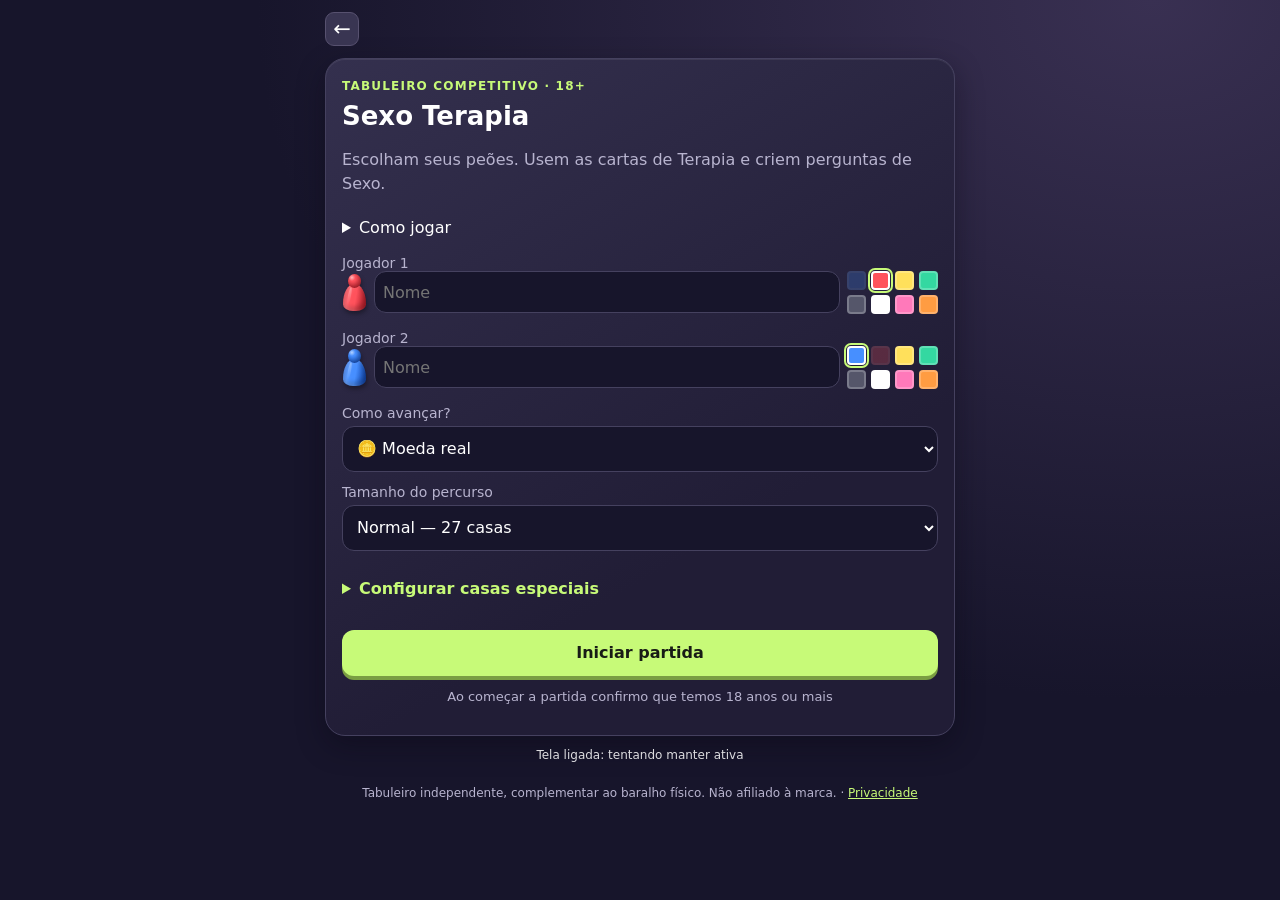
==== commit ae9deb6f: "chore: refresh PlayBox 0.9.2 cache keys" ====
--- a/docs/playbox/board.html
+++ b/docs/playbox/board.html
@@ -26,8 +26,4 @@
 /* v0.9: consistent-height turn controls, centered pawns and a single visible die face */
 .name-preview .palette{grid-template-columns:repeat(4,19px);gap:5px}.name-preview .swatch{width:19px;height:19px;min-height:19px}.special-config{margin:10px 0 12px}.special-config .timer-control{margin:4px 0;padding:7px 0}.special-config summary{font-weight:700;color:var(--accent)}.turn-sticky{box-sizing:border-box;height:252px;top:0;padding:8px 10px;display:flex;flex-direction:column;gap:6px}.turn-line{height:35px;min-height:35px;flex:none}.turn-line strong{white-space:nowrap;overflow:hidden;text-overflow:ellipsis}.turn-line .locate-small{width:auto;min-width:0;min-height:32px;height:32px;padding:0 9px;font-size:11px;white-space:nowrap}.turn-sticky .panel{flex:1;min-height:0;display:grid;grid-template-columns:42px minmax(0,1fr);grid-template-rows:38px 55px 34px 42px;gap:6px 10px;padding:0 2px;margin:0;align-items:center}.turn-sticky .panel .tag{grid-row:1;grid-column:2;font-size:15px;letter-spacing:.2px;font-weight:850;background:#40365b;padding:8px 10px;border-radius:9px;color:#e7d6ff}.turn-sticky .panel>p:not(.stage-label):not(#clockNotice){grid-row:2;grid-column:1/-1;font-size:13px;line-height:1.3;margin:0;align-self:center;text-align:left}.turn-sticky .panel .stage-label{display:none}.turn-sticky .panel .row{grid-row:4;grid-column:1/-1;margin:0;gap:7px}.turn-sticky .panel .row button{min-height:42px;font-size:13px;padding:7px 6px}.turn-sticky .panel button.gold{background:linear-gradient(#ffe4a0,#e5af38);color:#452b03;box-shadow:0 3px #926719}.turn-sticky .panel .full{grid-row:4;grid-column:1/-1;margin:0;min-height:42px}.turn-sticky .panel #timerStart{grid-row:3;grid-column:2;min-height:32px;padding:5px 7px;font-size:12px}.turn-sticky .panel .timer{grid-row:3;grid-column:1;font-size:20px;letter-spacing:0;margin:0}.turn-sticky .panel #clockNotice{grid-row:3;grid-column:2;margin:0}.turn-sticky .panel .coin-art+button,.turn-sticky .panel .dice-result+button{grid-row:4;grid-column:1/-1}.turn-sticky .panel:has(.cube.rolling)>p{grid-row:2;grid-column:1/-1}.turn-sticky .panel .dice-result{display:grid;grid-template-columns:repeat(3,1fr);grid-template-rows:repeat(3,1fr);padding:5px;gap:2px;width:35px;height:35px}.turn-sticky .face{display:grid;grid-template-columns:repeat(3,1fr);grid-template-rows:repeat(3,1fr);padding:4px;gap:2px}.turn-sticky .pip{width:5px;height:5px}.turn-sticky .pip.dot{background:#b52539;box-shadow:inset 0 1px 1px #5c102b}.turn-sticky .final{display:flex;flex-direction:column;align-items:center;justify-content:center;gap:7px}.turn-sticky .final>p{font-size:13px;text-align:center}.turn-sticky .final .full{width:100%}.path{padding-top:max(22px,calc((100dvh - 252px)/2 - 60px));padding-bottom:max(25px,calc((100dvh - 252px)/2 - 50px))}.path-row .tokens{top:-12px;left:50%;right:auto;bottom:auto;transform:translateX(-50%);justify-content:center;gap:2px;width:max-content}.path-row .tokens .pawn3d{width:27px;height:39px;filter:drop-shadow(0 2px 2px #0009)}.path-row:has(.tokens .pawn3d) .house-symbol{opacity:.55}.path-node.destination{outline:4px dashed #ffdf80;outline-offset:4px}.path-row:has(.destination) .node-label{color:#ffdf80;font-weight:900}.path-row{scroll-margin-top:252px}@media(max-width:360px){.name-preview .palette{grid-template-columns:repeat(4,17px);gap:4px}.name-preview .swatch{width:17px;height:17px;min-height:17px}.turn-sticky .panel .row button{font-size:12px}.turn-sticky .panel>p:not(.stage-label):not(#clockNotice){font-size:12px}.turn-line .locate-small{padding:0 6px;font-size:10px}}@media(max-height:520px) and (orientation:landscape){.turn-sticky{height:225px}.turn-sticky .panel{grid-template-rows:32px 43px 29px 36px;gap:4px}.turn-sticky .panel .row button,.turn-sticky .panel .full{min-height:36px}}
 
-
-/* v1.0: fixed header reserves room for both conversation questions */
-.turn-sticky{height:310px}.turn-sticky .panel{grid-template-rows:38px 106px 37px 42px;gap:7px 10px}.conversation-prompt{grid-column:1/-1;grid-row:2;align-self:center;text-align:left;font-size:13px;line-height:1.25}.conversation-prompt p{color:#f4edf9;margin:3px 0;line-height:1.3}.conversation-prompt .prompt-intro{font-size:11px;color:var(--muted)}.conversation-help{grid-column:1/-1;grid-row:3;display:flex;gap:7px;justify-content:center}.conversation-help button{font-size:12px;min-height:30px;padding:5px 9px}.path{padding-top:max(22px,calc((100dvh - 310px)/2 - 60px));padding-bottom:max(25px,calc((100dvh - 310px)/2 - 50px))}.path-row{scroll-margin-top:310px}@media(max-width:360px){.conversation-prompt{font-size:12px}.conversation-help button{font-size:11px}}@media(max-height:520px) and (orientation:landscape){.turn-sticky{height:260px}.turn-sticky .panel{grid-template-rows:30px 70px 32px 36px;gap:4px}.conversation-prompt{font-size:12px}}
-
-</style></head><body><main><div id="boardapp"></div><footer>Tabuleiro independente de conversas para casais. Não afiliado à marca. · <a href="privacy.html">Privacidade</a></footer></main><script src="board.js?v=10"></script><script src="wake.js?v=10"></script></body></html>+</style></head><body><main><div id="boardapp"></div><footer>Tabuleiro independente, complementar ao baralho físico. Não afiliado à marca. · <a href="privacy.html">Privacidade</a></footer></main><script src="board.js?v=9.2"></script><script src="wake.js?v=9.2"></script></body></html>
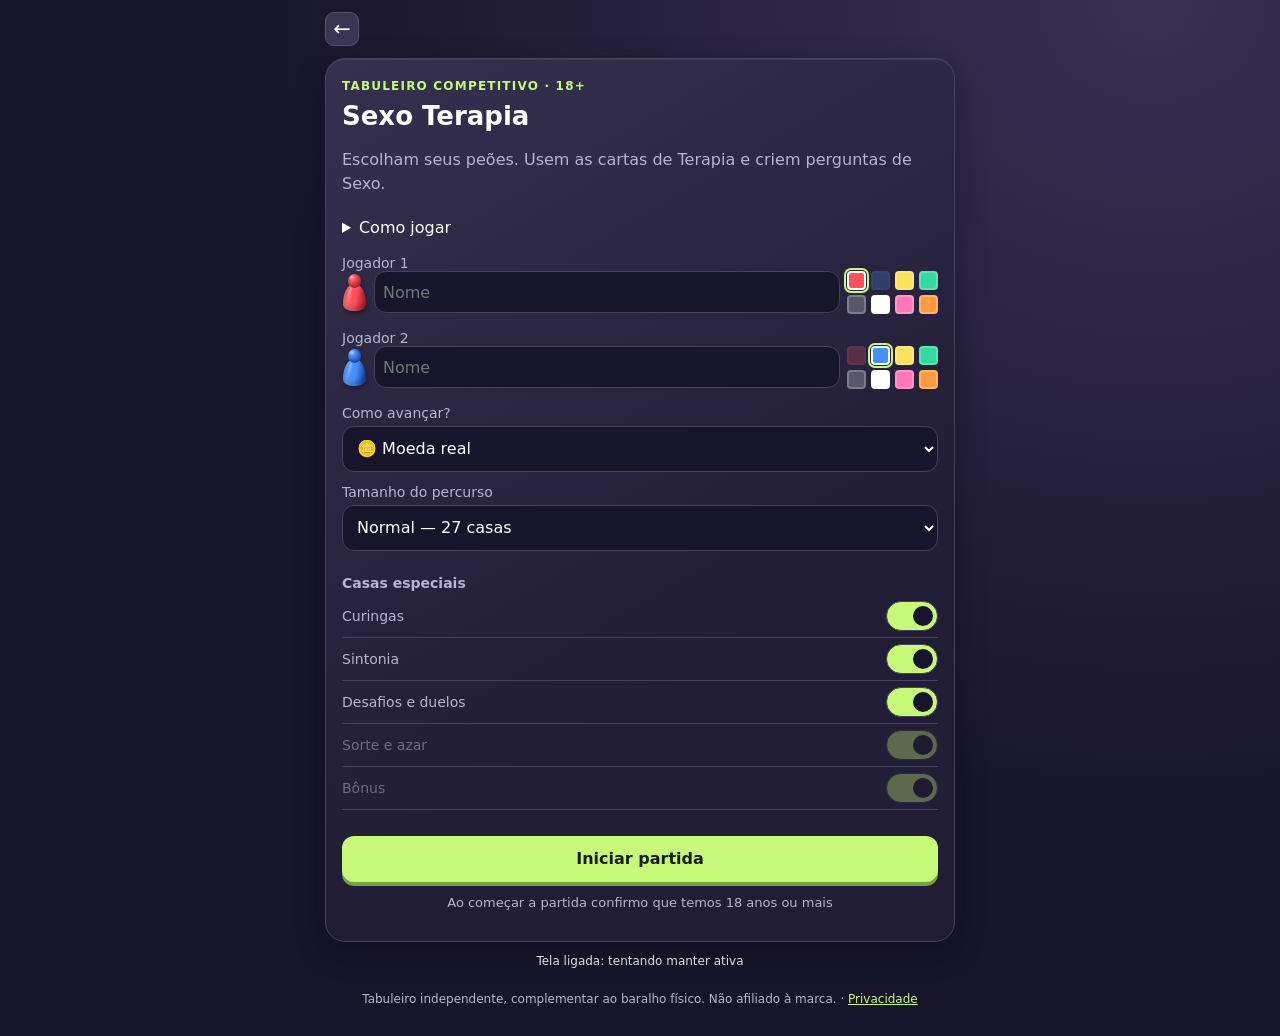
==== commit 0f89b9cd: "style: reduce fixed turn header to 174px and expose settings" ====
--- a/docs/playbox/board.html
+++ b/docs/playbox/board.html
@@ -26,4 +26,9 @@
 /* v0.9: consistent-height turn controls, centered pawns and a single visible die face */
 .name-preview .palette{grid-template-columns:repeat(4,19px);gap:5px}.name-preview .swatch{width:19px;height:19px;min-height:19px}.special-config{margin:10px 0 12px}.special-config .timer-control{margin:4px 0;padding:7px 0}.special-config summary{font-weight:700;color:var(--accent)}.turn-sticky{box-sizing:border-box;height:252px;top:0;padding:8px 10px;display:flex;flex-direction:column;gap:6px}.turn-line{height:35px;min-height:35px;flex:none}.turn-line strong{white-space:nowrap;overflow:hidden;text-overflow:ellipsis}.turn-line .locate-small{width:auto;min-width:0;min-height:32px;height:32px;padding:0 9px;font-size:11px;white-space:nowrap}.turn-sticky .panel{flex:1;min-height:0;display:grid;grid-template-columns:42px minmax(0,1fr);grid-template-rows:38px 55px 34px 42px;gap:6px 10px;padding:0 2px;margin:0;align-items:center}.turn-sticky .panel .tag{grid-row:1;grid-column:2;font-size:15px;letter-spacing:.2px;font-weight:850;background:#40365b;padding:8px 10px;border-radius:9px;color:#e7d6ff}.turn-sticky .panel>p:not(.stage-label):not(#clockNotice){grid-row:2;grid-column:1/-1;font-size:13px;line-height:1.3;margin:0;align-self:center;text-align:left}.turn-sticky .panel .stage-label{display:none}.turn-sticky .panel .row{grid-row:4;grid-column:1/-1;margin:0;gap:7px}.turn-sticky .panel .row button{min-height:42px;font-size:13px;padding:7px 6px}.turn-sticky .panel button.gold{background:linear-gradient(#ffe4a0,#e5af38);color:#452b03;box-shadow:0 3px #926719}.turn-sticky .panel .full{grid-row:4;grid-column:1/-1;margin:0;min-height:42px}.turn-sticky .panel #timerStart{grid-row:3;grid-column:2;min-height:32px;padding:5px 7px;font-size:12px}.turn-sticky .panel .timer{grid-row:3;grid-column:1;font-size:20px;letter-spacing:0;margin:0}.turn-sticky .panel #clockNotice{grid-row:3;grid-column:2;margin:0}.turn-sticky .panel .coin-art+button,.turn-sticky .panel .dice-result+button{grid-row:4;grid-column:1/-1}.turn-sticky .panel:has(.cube.rolling)>p{grid-row:2;grid-column:1/-1}.turn-sticky .panel .dice-result{display:grid;grid-template-columns:repeat(3,1fr);grid-template-rows:repeat(3,1fr);padding:5px;gap:2px;width:35px;height:35px}.turn-sticky .face{display:grid;grid-template-columns:repeat(3,1fr);grid-template-rows:repeat(3,1fr);padding:4px;gap:2px}.turn-sticky .pip{width:5px;height:5px}.turn-sticky .pip.dot{background:#b52539;box-shadow:inset 0 1px 1px #5c102b}.turn-sticky .final{display:flex;flex-direction:column;align-items:center;justify-content:center;gap:7px}.turn-sticky .final>p{font-size:13px;text-align:center}.turn-sticky .final .full{width:100%}.path{padding-top:max(22px,calc((100dvh - 252px)/2 - 60px));padding-bottom:max(25px,calc((100dvh - 252px)/2 - 50px))}.path-row .tokens{top:-12px;left:50%;right:auto;bottom:auto;transform:translateX(-50%);justify-content:center;gap:2px;width:max-content}.path-row .tokens .pawn3d{width:27px;height:39px;filter:drop-shadow(0 2px 2px #0009)}.path-row:has(.tokens .pawn3d) .house-symbol{opacity:.55}.path-node.destination{outline:4px dashed #ffdf80;outline-offset:4px}.path-row:has(.destination) .node-label{color:#ffdf80;font-weight:900}.path-row{scroll-margin-top:252px}@media(max-width:360px){.name-preview .palette{grid-template-columns:repeat(4,17px);gap:4px}.name-preview .swatch{width:17px;height:17px;min-height:17px}.turn-sticky .panel .row button{font-size:12px}.turn-sticky .panel>p:not(.stage-label):not(#clockNotice){font-size:12px}.turn-line .locate-small{padding:0 6px;font-size:10px}}@media(max-height:520px) and (orientation:landscape){.turn-sticky{height:225px}.turn-sticky .panel{grid-template-rows:32px 43px 29px 36px;gap:4px}.turn-sticky .panel .row button,.turn-sticky .panel .full{min-height:36px}}
 
-</style></head><body><main><div id="boardapp"></div><footer>Tabuleiro independente, complementar ao baralho físico. Não afiliado à marca. · <a href="privacy.html">Privacidade</a></footer></main><script src="board.js?v=9.2"></script><script src="wake.js?v=9.2"></script></body></html>+
+/* v0.9.3 — brief, stable turn bar */
+.special-config h3{font-size:14px;margin:12px 0 4px;color:var(--muted)}.special-config .timer-control{margin:0;padding:6px 0;border-top:0;border-bottom:1px solid var(--border)}.special-config .toggle:disabled{opacity:.35}.special-config .timer-control:has(input:disabled) label{opacity:.5}
+.turn-sticky{height:174px;gap:4px;padding:6px 9px;overflow-anchor:none}.turn-sticky .panel{display:grid;grid-template-columns:38px minmax(0,1fr);grid-template-rows:44px 22px 38px;gap:3px 7px;padding:0;margin:0}.turn-sticky .panel .tag{grid-row:1;grid-column:2;font-size:13px;line-height:1.2;letter-spacing:0;padding:5px 7px;overflow-wrap:anywhere}.turn-sticky .panel .row,.turn-sticky .panel>.full{grid-row:3;grid-column:1/-1;margin:0}.turn-sticky .panel .row button,.turn-sticky .panel>.full{min-height:36px;padding:6px 8px;font-size:13px}.turn-sticky .panel .challenge-clock{grid-row:2;grid-column:1/-1;display:flex;align-items:center;justify-content:center;gap:8px}.turn-sticky .panel .challenge-clock .timer{font-size:17px;line-height:1;margin:0}.turn-sticky .panel .challenge-clock .full{width:auto;min-height:24px;margin:0;padding:2px 8px;font-size:11px}.turn-sticky .panel .challenge-clock #clockNotice{font-size:11px}.turn-sticky .panel:has(#advance) .full{grid-row:1;grid-column:2;min-height:40px}.turn-sticky .panel:has(#advance) .coin-art,.turn-sticky .panel:has(#advance) .dice-result{grid-row:1}.turn-sticky .final{display:flex;justify-content:center;align-items:center;gap:10px}.turn-sticky .final h2{font-size:21px}.turn-sticky .final .full{width:100%;min-height:38px}.path{padding-top:max(22px,calc((100dvh - 174px)/2 - 60px));padding-bottom:max(25px,calc((100dvh - 174px)/2 - 50px))}.path-row{scroll-margin-top:174px}html{overflow-anchor:none}@media(max-width:360px){.turn-sticky .panel .tag{font-size:12px}.turn-sticky .panel .row button{font-size:12px}}@media(max-height:520px) and (orientation:landscape){.turn-sticky{height:174px}}
+
+</style></head><body><main><div id="boardapp"></div><footer>Tabuleiro independente, complementar ao baralho físico. Não afiliado à marca. · <a href="privacy.html">Privacidade</a></footer></main><script src="board.js?v=9.3"></script><script src="wake.js?v=9.3"></script></body></html>
